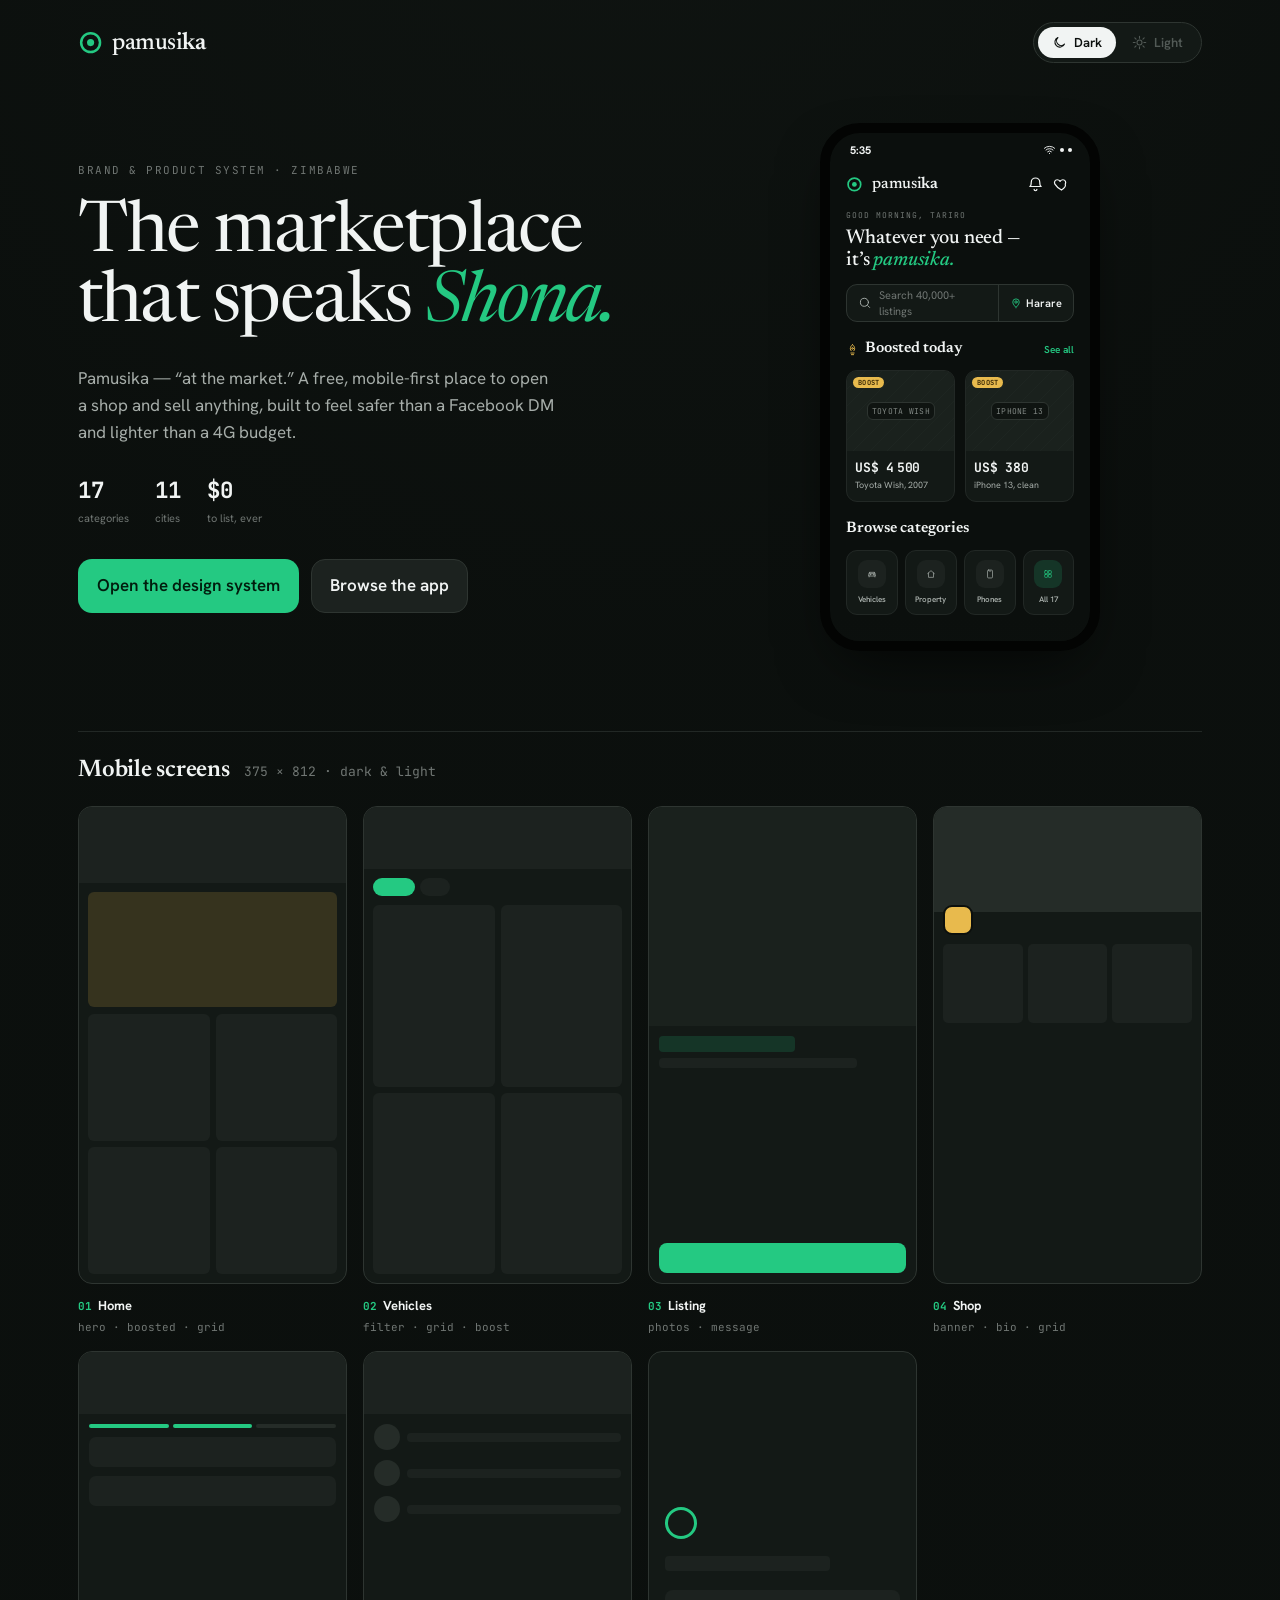
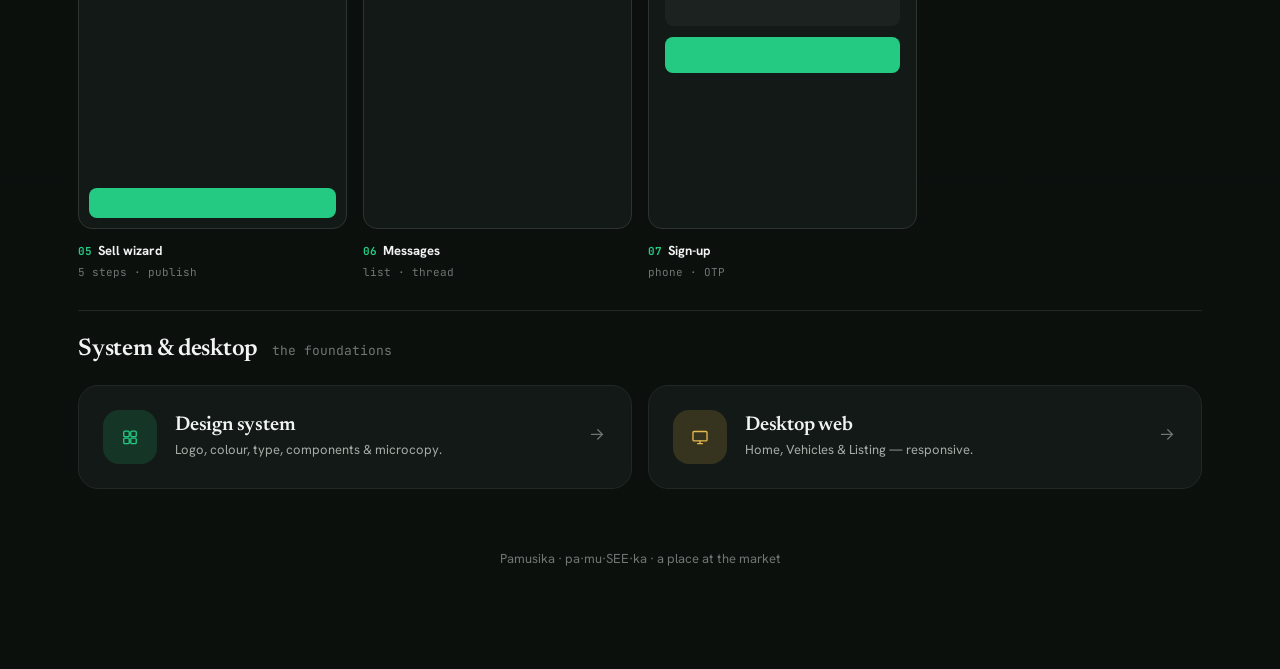
==== handoff-design/index.html @ 61e73e63 "init: PRD, Drizzle migration, claude-design handoff Pamusika = Zim multi-shop marketplace. Phone+OTP" ====
<!DOCTYPE html>
<html lang="en" data-theme="dark">
<head>
<meta charset="UTF-8">
<meta name="viewport" content="width=device-width, initial-scale=1">
<title>Pamusika</title>
<link rel="stylesheet" href="design/tokens.css">
<link rel="stylesheet" href="design/components.css">
<style>
  body { background: radial-gradient(120% 70% at 50% -10%, var(--bg-elev), var(--bg) 55%); min-height: 100vh; }
  .hub { max-width: 1180px; margin: 0 auto; padding: 0 28px 100px; }

  .hub-top { display: flex; align-items: center; padding: 22px 0 0; }
  .hub-top .wordmark { font-size: 1.5rem; }
  .hub-top .sp { flex: 1; }

  .cover { display: grid; grid-template-columns: 1.1fr 0.9fr; gap: 50px; align-items: center; padding: 60px 0 50px; }
  @media (max-width: 880px){ .cover { grid-template-columns: 1fr; gap: 36px; } }
  .cover .label-eyebrow { margin-bottom: 22px; }
  .cover h1 { font-size: clamp(2.8rem, 6vw, 4.4rem); font-weight: 400; letter-spacing: -0.025em; line-height: 1.0; }
  .cover h1 em { font-style: italic; color: var(--green); }
  .cover p { font-size: var(--fs-lg); color: var(--text-muted); margin-top: 24px; max-width: 480px; line-height: 1.6; }
  .cover .meta { display: flex; gap: 26px; margin-top: 28px; }
  .cover .meta .m .n { font-family: var(--font-mono); font-size: 1.4rem; font-weight: 700; }
  .cover .meta .m .l { font-size: var(--fs-xs); color: var(--text-dim); margin-top: 2px; }
  .cover .cta { display: flex; gap: 12px; margin-top: 32px; flex-wrap: wrap; }

  /* phone in cover */
  .cover-phone { justify-self: center; position: relative; }
  .mini-device { width: 280px; flex: none; border-radius: 40px; border: 10px solid oklch(0.1 0.004 162);
    background: var(--bg); overflow: hidden; box-shadow: var(--shadow-lg); position: relative; }
  [data-theme="light"] .mini-device { border-color: oklch(0.2 0.006 162); }
  .md-status { height: 34px; display: flex; align-items: center; justify-content: space-between; padding: 0 18px 0 20px;
    font-weight: 700; font-size: 11px; }
  .md-status .dots { display: flex; gap: 4px; align-items: center; } .md-status .dots b { width: 4px; height: 4px; border-radius: 50%; background: var(--text); display: block; }
  .md-bar { display: flex; align-items: center; padding: 4px 16px 10px; }
  .md-bar .wordmark { font-size: 1rem; } .md-bar .sp { flex: 1; }
  .md-bar .ic { width: 26px; height: 26px; border-radius: 8px; display: grid; place-items: center; color: var(--text); } .md-bar .ic i { width: 17px; }
  .md-body { padding: 2px 16px 0; }
  .md-eyebrow { font-family: var(--font-mono); font-size: 8px; letter-spacing: 0.12em; text-transform: uppercase; color: var(--text-dim); }
  .md-body h3 { font-family: var(--font-serif); font-size: 1.25rem; font-weight: 500; line-height: 1.08; margin-top: 7px; letter-spacing: -0.01em; }
  .md-body h3 em { font-style: italic; color: var(--green); }
  .md-search { display: flex; align-items: center; height: 38px; background: var(--surface); border: 1px solid var(--border);
    border-radius: 11px; margin-top: 13px; overflow: hidden; font-size: 11px; }
  .md-search .q { flex: 1; display: flex; align-items: center; gap: 7px; padding: 0 11px; color: var(--text-dim); } .md-search .q i { width: 14px; color: var(--text-muted); }
  .md-search .loc { display: flex; align-items: center; gap: 4px; padding: 0 11px; height: 100%; border-left: 1px solid var(--border); font-weight: 600; } .md-search .loc i { width: 12px; color: var(--green); }
  .md-shead { display: flex; align-items: center; gap: 6px; margin: 16px 0 9px; font-family: var(--font-serif); font-size: .95rem; font-weight: 600; }
  .md-shead i { width: 13px; color: var(--gold); } .md-shead .sp { flex: 1; } .md-shead a { font-size: 10px; color: var(--green); font-weight: 600; font-family: var(--font-ui); }
  .md-rail { display: flex; gap: 10px; }
  .md-card { flex: 1; background: var(--surface); border: 1px solid var(--border-soft); border-radius: 11px; overflow: hidden; position: relative; }
  .md-card .badge { position: absolute; top: 6px; left: 6px; font-size: 7px; padding: 2px 5px; z-index: 1; }
  .md-card .img { aspect-ratio: 4/3; }
  .md-card .cb { padding: 7px 8px 9px; } .md-card .pr { font-family: var(--font-mono); font-weight: 700; font-size: 13px; letter-spacing: -.02em; }
  .md-card .ti { font-size: 9px; color: var(--text-muted); margin-top: 1px; white-space: nowrap; overflow: hidden; text-overflow: ellipsis; }
  .md-cats { display: grid; grid-template-columns: repeat(4, 1fr); gap: 7px; margin-top: 6px; }
  .md-cat { display: flex; flex-direction: column; align-items: center; gap: 5px; padding: 9px 2px; background: var(--surface); border: 1px solid var(--border-soft); border-radius: 11px; }
  .md-cat .cc { width: 28px; height: 28px; border-radius: 9px; background: var(--surface-2); display: grid; place-items: center; } .md-cat .cc i { width: 16px; }
  .md-cat.more .cc { background: var(--green-soft); color: var(--green); }
  .md-cat span { font-size: 8px; font-weight: 600; color: var(--text-muted); }
  .md-fade { height: 26px; background: linear-gradient(transparent, var(--bg)); }

  .sec-title { display: flex; align-items: baseline; gap: 14px; border-top: 1px solid var(--border-soft); padding-top: 26px; margin-top: 30px; }
  .sec-title h2 { font-family: var(--font-serif); font-size: 1.5rem; font-weight: 600; white-space: nowrap; }
  .sec-title span { font-family: var(--font-mono); font-size: var(--fs-sm); color: var(--text-dim); }

  .screens { display: grid; grid-template-columns: repeat(4, 1fr); gap: 16px; margin-top: 22px; }
  @media (max-width: 880px){ .screens { grid-template-columns: repeat(2, 1fr); } }
  .scard { display: flex; flex-direction: column; gap: 12px; }
  .scard .thumb { aspect-ratio: 9/16; border-radius: var(--r-md); border: 1px solid var(--border); overflow: hidden;
    display: flex; flex-direction: column; background: var(--surface); transition: border-color .15s, transform .16s var(--ease); }
  .scard:hover .thumb { border-color: var(--green); transform: translateY(-4px); }
  .scard .cap b { font-size: var(--fs-sm); font-weight: 700; display: flex; align-items: center; gap: 6px; }
  .scard .cap b .num { font-family: var(--font-mono); font-size: var(--fs-xs); color: var(--green); }
  .scard .cap p { font-size: var(--fs-xs); color: var(--text-dim); font-family: var(--font-mono); margin-top: 3px; }

  .big-links { display: grid; grid-template-columns: 1fr 1fr; gap: 16px; margin-top: 22px; }
  @media (max-width: 880px){ .big-links { grid-template-columns: 1fr; } }
  .blink { display: flex; align-items: center; gap: 18px; padding: 24px; background: var(--surface);
    border: 1px solid var(--border-soft); border-radius: var(--r-lg); transition: border-color .15s, transform .16s var(--ease); }
  .blink:hover { border-color: var(--green); transform: translateY(-3px); }
  .blink .ic { width: 54px; height: 54px; border-radius: 16px; display: grid; place-items: center; flex: none; }
  .blink.ds .ic { background: var(--green-soft); color: var(--green); } .blink.web .ic { background: var(--gold-soft); color: var(--gold); }
  .blink .ic i { width: 28px; }
  .blink h3 { font-family: var(--font-serif); font-size: 1.25rem; font-weight: 600; }
  .blink p { font-size: var(--fs-sm); color: var(--text-muted); margin-top: 3px; }
  .blink .go { margin-left: auto; color: var(--text-dim); } .blink .go i { width: 20px; }

  .hub-foot { text-align: center; margin-top: 60px; font-size: var(--fs-sm); color: var(--text-dim); }
</style>
</head>
<body>
<div class="hub">
  <div class="hub-top">
    <span class="wordmark"><span class="mark"><svg viewBox="0 0 24 24"><circle class="ring" cx="12" cy="12" r="9" stroke-width="2.4"/><circle class="dot" cx="12" cy="12" r="3.4"/></svg></span><span class="w">pamusi<b>ka</b></span></span>
    <span class="sp"></span>
    <div class="ctrl-toggle" data-toggle="theme">
      <button data-theme="dark"><i data-i="moon"></i>Dark</button>
      <button data-theme="light"><i data-i="sun"></i>Light</button>
    </div>
  </div>

  <div class="cover">
    <div>
      <div class="label-eyebrow">Brand &amp; product system · Zimbabwe</div>
      <h1>The marketplace<br>that speaks <em>Shona.</em></h1>
      <p>Pamusika — “at the market.” A free, mobile-first place to open a shop and sell anything, built to feel safer than a Facebook DM and lighter than a 4G budget.</p>
      <div class="meta">
        <div class="m"><div class="n">17</div><div class="l">categories</div></div>
        <div class="m"><div class="n">11</div><div class="l">cities</div></div>
        <div class="m"><div class="n">$0</div><div class="l">to list, ever</div></div>
      </div>
      <div class="cta">
        <a class="btn btn-primary btn-lg" href="design/index.html">Open the design system</a>
        <a class="btn btn-lg" href="screens/home.html">Browse the app</a>
      </div>
    </div>
    <div class="cover-phone">
      <div class="mini-device">
        <div class="md-status">
          <span class="sb-time">9:41</span>
          <span class="dots"><i data-i="wifi" style="width:13px"></i><b></b><b></b></span>
        </div>
        <div class="md-bar">
          <span class="wordmark"><span class="mark"><svg viewBox="0 0 24 24"><circle class="ring" cx="12" cy="12" r="9" stroke-width="2.4"/><circle class="dot" cx="12" cy="12" r="3.4"/></svg></span><span class="w">pamusi<b>ka</b></span></span>
          <span class="sp"></span>
          <span class="ic"><i data-i="bell"></i></span>
          <span class="ic"><i data-i="heart"></i></span>
        </div>
        <div class="md-body">
          <div class="md-eyebrow">Good morning, Tariro</div>
          <h3>Whatever you need —<br>it’s <em>pamusika.</em></h3>
          <div class="md-search">
            <span class="q"><i data-i="search"></i>Search 40,000+ listings</span>
            <span class="loc"><i data-i="pin"></i>Harare</span>
          </div>
          <div class="md-shead"><i data-i="boost"></i>Boosted today<span class="sp"></span><a>See all</a></div>
          <div class="md-rail">
            <div class="md-card"><span class="badge badge-boost">Boost</span><div class="img ph"><span class="ph-tag" style="font-size:8px;padding:2px 4px">toyota wish</span></div><div class="cb"><div class="pr">US$ 4&thinsp;500</div><div class="ti">Toyota Wish, 2007</div></div></div>
            <div class="md-card"><span class="badge badge-boost">Boost</span><div class="img ph"><span class="ph-tag" style="font-size:8px;padding:2px 4px">iphone 13</span></div><div class="cb"><div class="pr">US$ 380</div><div class="ti">iPhone 13, clean</div></div></div>
          </div>
          <div class="md-shead" style="color:var(--text)">Browse categories</div>
          <div class="md-cats">
            <div class="md-cat"><span class="cc"><i data-i="car"></i></span><span>Vehicles</span></div>
            <div class="md-cat"><span class="cc"><i data-i="home"></i></span><span>Property</span></div>
            <div class="md-cat"><span class="cc"><i data-i="phoneframe"></i></span><span>Phones</span></div>
            <div class="md-cat more"><span class="cc"><i data-i="grid"></i></span><span>All 17</span></div>
          </div>
        </div>
        <div class="md-fade"></div>
      </div>
    </div>
  </div>

  <div class="sec-title"><h2>Mobile screens</h2><span>375 × 812 · dark &amp; light</span></div>
  <div class="screens" id="screens"></div>

  <div class="sec-title"><h2>System &amp; desktop</h2><span>the foundations</span></div>
  <div class="big-links">
    <a class="blink ds" href="design/index.html">
      <span class="ic"><i data-i="grid"></i></span>
      <div><h3>Design system</h3><p>Logo, colour, type, components &amp; microcopy.</p></div>
      <span class="go"><i data-i="arrowright"></i></span>
    </a>
    <a class="blink web" href="screens/desktop.html">
      <span class="ic"><i data-i="desktop"></i></span>
      <div><h3>Desktop web</h3><p>Home, Vehicles &amp; Listing — responsive.</p></div>
      <span class="go"><i data-i="arrowright"></i></span>
    </a>
  </div>

  <div class="hub-foot">Pamusika · pa·mu·SEE·ka · a place at the market</div>
</div>

<script src="design/icons.js"></script>
<script src="design/shell.js"></script>
<script>
  const S = [
    ['home','Home','hero · boosted · grid','t-home'],
    ['vehicles','Vehicles','filter · grid · boost','t-veh'],
    ['listing','Listing','photos · message','t-lst'],
    ['shop','Shop','banner · bio · grid','t-shop'],
    ['sell','Sell wizard','5 steps · publish','t-sell'],
    ['messages','Messages','list · thread','t-msg'],
    ['signup','Sign-up','phone · OTP','t-sign'],
  ];
  const T = {
    'home':'<div style="height:16%;background:var(--surface-2)"></div><div style="flex:1;padding:9px;display:flex;flex-direction:column;gap:7px"><div style="height:30%;background:var(--gold-soft);border-radius:6px"></div><div style="display:grid;grid-template-columns:1fr 1fr;gap:6px;flex:1"><div style="background:var(--surface-2);border-radius:6px"></div><div style="background:var(--surface-2);border-radius:6px"></div><div style="background:var(--surface-2);border-radius:6px"></div><div style="background:var(--surface-2);border-radius:6px"></div></div></div>',
    'vehicles':'<div style="height:13%;background:var(--surface-2)"></div><div style="padding:9px;display:flex;gap:5px"><div style="height:18px;width:42px;background:var(--green);border-radius:99px"></div><div style="height:18px;width:30px;background:var(--surface-2);border-radius:99px"></div></div><div style="flex:1;padding:0 9px 9px;display:grid;grid-template-columns:1fr 1fr;gap:6px"><div style="background:var(--surface-2);border-radius:6px"></div><div style="background:var(--surface-2);border-radius:6px"></div><div style="background:var(--surface-2);border-radius:6px"></div><div style="background:var(--surface-2);border-radius:6px"></div></div>',
    'listing':'<div style="height:46%;background:var(--ph-a)"></div><div style="padding:10px;display:flex;flex-direction:column;gap:6px;flex:1"><div style="height:16px;width:55%;background:var(--green-soft);border-radius:4px"></div><div style="height:10px;width:80%;background:var(--surface-2);border-radius:4px"></div><div style="margin-top:auto;height:30px;background:var(--green);border-radius:8px"></div></div>',
    'shop':'<div style="height:22%;background:var(--surface-3)"></div><div style="padding:9px;margin-top:-16px;flex:1"><div style="width:30px;height:30px;border-radius:9px;background:var(--gold);border:2px solid var(--bg)"></div><div style="display:grid;grid-template-columns:1fr 1fr 1fr;gap:5px;margin-top:9px"><div style="aspect-ratio:1;background:var(--surface-2);border-radius:5px"></div><div style="aspect-ratio:1;background:var(--surface-2);border-radius:5px"></div><div style="aspect-ratio:1;background:var(--surface-2);border-radius:5px"></div></div></div>',
    'sell':'<div style="height:13%;background:var(--surface-2)"></div><div style="padding:10px;display:flex;flex-direction:column;gap:9px;flex:1"><div style="display:flex;gap:4px"><div style="flex:1;height:4px;background:var(--green);border-radius:9px"></div><div style="flex:1;height:4px;background:var(--green);border-radius:9px"></div><div style="flex:1;height:4px;background:var(--surface-3);border-radius:9px"></div></div><div style="height:30px;background:var(--surface-2);border-radius:7px"></div><div style="height:30px;background:var(--surface-2);border-radius:7px"></div><div style="margin-top:auto;height:30px;background:var(--green);border-radius:8px"></div></div>',
    'messages':'<div style="height:13%;background:var(--surface-2)"></div><div style="flex:1;padding:10px;display:flex;flex-direction:column;gap:10px"><div style="display:flex;gap:7px;align-items:center"><div style="width:26px;height:26px;border-radius:50%;background:var(--surface-3)"></div><div style="flex:1;height:9px;background:var(--surface-2);border-radius:4px"></div></div><div style="display:flex;gap:7px;align-items:center"><div style="width:26px;height:26px;border-radius:50%;background:var(--surface-3)"></div><div style="flex:1;height:9px;background:var(--surface-2);border-radius:4px"></div></div><div style="display:flex;gap:7px;align-items:center"><div style="width:26px;height:26px;border-radius:50%;background:var(--surface-3)"></div><div style="flex:1;height:9px;background:var(--surface-2);border-radius:4px"></div></div></div>',
    'signup':'<div style="flex:1;padding:16px;display:flex;flex-direction:column;justify-content:center;gap:11px"><div style="width:32px;height:32px;border-radius:50%;border:3px solid var(--green);margin-bottom:6px"></div><div style="height:15px;width:70%;background:var(--surface-2);border-radius:4px"></div><div style="height:36px;background:var(--surface-2);border-radius:8px;margin-top:8px"></div><div style="height:36px;background:var(--green);border-radius:8px"></div></div>',
  };
  document.getElementById('screens').innerHTML = S.map((s,i)=>`
    <a class="scard" href="screens/${s[0]}.html">
      <span class="thumb">${T[s[0]]}</span>
      <span class="cap"><b><span class="num">0${i+1}</span> ${s[1]}</b><p>${s[2]}</p></span>
    </a>`).join('');
  if(window.PamIcons) window.PamIcons.render();
</script>
</body>
</html>
---- handoff-design/design/tokens.css ----
/* ============================================================
   PAMUSIKA — Design Tokens
   "At the market." Dark-mode-first. Green + gold on warm black.
   ============================================================ */

/* ---- Fonts (Google) ---- */
@import url('https://fonts.googleapis.com/css2?family=Newsreader:ital,opsz,wght@0,6..72,400;0,6..72,500;0,6..72,600;1,6..72,400;1,6..72,500&family=Hanken+Grotesk:wght@400;500;600;700;800&family=JetBrains+Mono:wght@400;500;600;700&display=swap');

:root {
  /* ---------- TYPE ---------- */
  --font-serif: 'Newsreader', Georgia, 'Times New Roman', serif;
  --font-ui: 'Hanken Grotesk', -apple-system, system-ui, sans-serif;
  --font-mono: 'JetBrains Mono', ui-monospace, 'SF Mono', monospace;

  --fs-display: clamp(2.6rem, 9vw, 4.2rem);
  --fs-h1: 2rem;
  --fs-h2: 1.5rem;
  --fs-h3: 1.2rem;
  --fs-lg: 1.0625rem;
  --fs-base: 0.9375rem;   /* 15px */
  --fs-sm: 0.8125rem;     /* 13px */
  --fs-xs: 0.6875rem;     /* 11px */

  /* ---------- SPACING (4px base) ---------- */
  --s1: 4px;  --s2: 8px;  --s3: 12px; --s4: 16px;
  --s5: 20px; --s6: 24px; --s7: 32px; --s8: 40px;
  --s9: 48px; --s10: 64px;

  /* ---------- RADII ---------- */
  --r-xs: 6px;  --r-sm: 10px; --r-md: 14px;
  --r-lg: 20px; --r-xl: 28px; --r-pill: 999px;

  /* ---------- BRAND ACCENTS (constant across modes) ---------- */
  --green: oklch(0.74 0.165 158);
  --green-press: oklch(0.66 0.16 158);
  --green-ink: oklch(0.20 0.05 158);      /* text ON green */
  --gold: oklch(0.81 0.135 86);
  --gold-press: oklch(0.74 0.13 86);
  --gold-ink: oklch(0.26 0.06 86);        /* text ON gold */

  /* ---------- SEMANTIC ---------- */
  --danger: oklch(0.66 0.19 25);
  --danger-soft: oklch(0.66 0.19 25 / 0.14);
  --warning: var(--gold);
  --success: var(--green);

  /* motion */
  --ease: cubic-bezier(.22,.61,.36,1);
}

/* =========================================================
   DARK MODE (default)
   ========================================================= */
:root,
[data-theme="dark"] {
  color-scheme: dark;
  --bg: oklch(0.165 0.008 162);
  --bg-elev: oklch(0.185 0.009 162);
  --surface: oklch(0.205 0.01 162);
  --surface-2: oklch(0.245 0.011 162);
  --surface-3: oklch(0.285 0.012 162);
  --border: oklch(0.32 0.012 162);
  --border-soft: oklch(0.27 0.011 162);

  --text: oklch(0.965 0.004 162);
  --text-muted: oklch(0.74 0.009 162);
  --text-dim: oklch(0.56 0.009 162);

  --green-soft: oklch(0.74 0.165 158 / 0.16);
  --gold-soft: oklch(0.81 0.135 86 / 0.16);

  --ph-a: oklch(0.24 0.012 162);   /* photo placeholder base */
  --ph-b: oklch(0.27 0.014 162);   /* photo placeholder stripe */
  --ph-label: oklch(0.62 0.01 162);

  --shadow-sm: 0 1px 2px oklch(0 0 0 / 0.4);
  --shadow-md: 0 8px 24px -8px oklch(0 0 0 / 0.55);
  --shadow-lg: 0 24px 60px -20px oklch(0 0 0 / 0.7);
  --scrim: oklch(0.1 0.005 162 / 0.72);
}

/* =========================================================
   LIGHT MODE
   ========================================================= */
[data-theme="light"] {
  color-scheme: light;
  --bg: oklch(0.975 0.004 150);
  --bg-elev: oklch(0.995 0.003 150);
  --surface: oklch(1 0 0);
  --surface-2: oklch(0.965 0.005 150);
  --surface-3: oklch(0.94 0.006 150);
  --border: oklch(0.9 0.006 150);
  --border-soft: oklch(0.93 0.005 150);

  --text: oklch(0.22 0.012 162);
  --text-muted: oklch(0.46 0.012 162);
  --text-dim: oklch(0.6 0.01 162);

  --green: oklch(0.6 0.15 158);
  --green-press: oklch(0.53 0.145 158);
  --green-ink: oklch(0.99 0.01 158);
  --gold: oklch(0.66 0.125 82);
  --gold-press: oklch(0.59 0.12 82);
  --gold-ink: oklch(0.99 0.01 82);
  --danger: oklch(0.58 0.2 25);

  --green-soft: oklch(0.6 0.15 158 / 0.12);
  --gold-soft: oklch(0.66 0.125 82 / 0.14);
  --danger-soft: oklch(0.58 0.2 25 / 0.1);

  --ph-a: oklch(0.93 0.006 150);
  --ph-b: oklch(0.9 0.008 150);
  --ph-label: oklch(0.55 0.01 150);

  --shadow-sm: 0 1px 2px oklch(0.5 0.02 162 / 0.12);
  --shadow-md: 0 10px 30px -12px oklch(0.4 0.02 162 / 0.22);
  --shadow-lg: 0 30px 70px -24px oklch(0.4 0.02 162 / 0.28);
  --scrim: oklch(0.2 0.01 162 / 0.5);
}

/* =========================================================
   RESET / BASE
   ========================================================= */
*, *::before, *::after { box-sizing: border-box; }
* { margin: 0; padding: 0; }

html { -webkit-text-size-adjust: 100%; }

body {
  font-family: var(--font-ui);
  font-size: var(--fs-base);
  line-height: 1.5;
  color: var(--text);
  background: var(--bg);
  -webkit-font-smoothing: antialiased;
  text-rendering: optimizeLegibility;
}

h1, h2, h3, h4 { font-family: var(--font-serif); font-weight: 500; line-height: 1.08; letter-spacing: -0.01em; }
h1 { font-size: var(--fs-h1); }
h2 { font-size: var(--fs-h2); }
h3 { font-size: var(--fs-h3); }

a { color: inherit; text-decoration: none; }
button { font-family: inherit; cursor: pointer; border: none; background: none; color: inherit; }
img, svg { display: block; max-width: 100%; }
input, textarea, select { font-family: inherit; font-size: inherit; color: inherit; }

::selection { background: var(--green-soft); }

/* numerals / money / labels */
.mono { font-family: var(--font-mono); font-feature-settings: "tnum" 1; }
.serif { font-family: var(--font-serif); }

/* scrollbars */
.scroll-x::-webkit-scrollbar, .scroll-y::-webkit-scrollbar { height: 0; width: 0; }
.scroll-x { scrollbar-width: none; -ms-overflow-style: none; }
---- handoff-design/design/components.css ----
/* ============================================================
   PAMUSIKA — Components
   ============================================================ */

/* ---------- ICON BASE ---------- */
i[data-i] { display: inline-flex; align-items: center; justify-content: center;
  width: 1.25em; height: 1.25em; flex: none; }
i[data-i] svg { width: 100%; height: 100%; }

/* ---------- LOGO / MARK ---------- */
/* "Place" pin: concentric ring + dot */
.mark { display: inline-flex; align-items: center; justify-content: center; flex: none; }
.mark svg { width: 100%; height: 100%; display: block; }
.mark .ring { fill: none; stroke: var(--green); }
.mark .dot { fill: var(--green); }
.mark.gold .ring { stroke: var(--gold); }
.mark.gold .dot { fill: var(--gold); }

.wordmark {
  font-family: var(--font-serif);
  font-weight: 500;
  letter-spacing: -0.02em;
  display: inline-flex; align-items: center; gap: 9px;
  color: var(--text);
}
.wordmark .mark { width: 1.05em; height: 1.05em; }
.wordmark .w { line-height: 1; }
.wordmark .w b { font-weight: 600; }

/* ---------- BUTTONS ---------- */
.btn {
  display: inline-flex; align-items: center; justify-content: center; gap: 8px;
  font-family: var(--font-ui); font-weight: 600; font-size: var(--fs-base);
  line-height: 1; padding: 0 18px; height: 48px; border-radius: var(--r-md);
  background: var(--surface-2); color: var(--text);
  border: 1px solid var(--border);
  transition: transform .12s var(--ease), background .15s var(--ease), border-color .15s;
  -webkit-tap-highlight-color: transparent; white-space: nowrap;
}
.btn:active { transform: scale(0.975); }
.btn svg { width: 18px; height: 18px; }

.btn-primary { background: var(--green); color: var(--green-ink); border-color: transparent; }
.btn-primary:active { background: var(--green-press); }

.btn-gold { background: var(--gold); color: var(--gold-ink); border-color: transparent; }
.btn-gold:active { background: var(--gold-press); }

.btn-ghost { background: transparent; }
.btn-soft { background: var(--surface-2); border-color: var(--border-soft); }
.btn-danger { background: var(--danger-soft); color: var(--danger); border-color: transparent; }

.btn-sm { height: 38px; padding: 0 14px; font-size: var(--fs-sm); border-radius: var(--r-sm); }
.btn-lg { height: 54px; font-size: var(--fs-lg); }
.btn-block { width: 100%; }
.btn-icon { width: 44px; height: 44px; padding: 0; border-radius: var(--r-sm); }

/* ---------- BADGES / CHIPS ---------- */
.badge {
  display: inline-flex; align-items: center; gap: 5px;
  font-family: var(--font-mono); font-weight: 600; font-size: var(--fs-xs);
  letter-spacing: 0.02em; text-transform: uppercase;
  padding: 4px 8px; border-radius: var(--r-xs); line-height: 1; white-space: nowrap;
  background: var(--surface-2); color: var(--text-muted);
}
.badge-boost { background: var(--gold); color: var(--gold-ink); }
.badge-green { background: var(--green-soft); color: var(--green); }
.badge-danger { background: var(--danger-soft); color: var(--danger); }
.badge-expire { background: var(--surface-2); color: var(--gold); }
.badge-dot::before { content:""; width:6px; height:6px; border-radius:50%; background: currentColor; }

.chip {
  display: inline-flex; align-items: center; gap: 6px;
  font-size: var(--fs-sm); font-weight: 500; line-height: 1;
  padding: 9px 14px; border-radius: var(--r-pill);
  background: var(--surface); border: 1px solid var(--border);
  color: var(--text-muted); white-space: nowrap;
  -webkit-tap-highlight-color: transparent;
}
.chip.active { background: var(--text); color: var(--bg); border-color: transparent; }
.chip-count { font-family: var(--font-mono); font-size: var(--fs-xs); opacity: 0.6; }

/* ---------- PHOTO PLACEHOLDER ---------- */
/* Looks like the lazy-load state: flat tint + hairline + mono caption */
.ph {
  position: relative; overflow: hidden; background: var(--ph-a);
  display: flex; align-items: center; justify-content: center;
}
.ph::before {
  content: ""; position: absolute; inset: 0;
  background-image: repeating-linear-gradient(
    -45deg, transparent 0 11px, var(--ph-b) 11px 12px);
  opacity: 0.5;
}
.ph .ph-tag {
  position: relative; font-family: var(--font-mono); font-size: var(--fs-xs);
  letter-spacing: 0.04em; color: var(--ph-label); text-transform: uppercase;
  padding: 5px 9px; border: 1px solid var(--border); border-radius: var(--r-xs);
  background: var(--bg-elev); max-width: 80%; text-align: center;
}

/* ---------- CARDS ---------- */
.card {
  background: var(--surface); border: 1px solid var(--border-soft);
  border-radius: var(--r-md); overflow: hidden;
}

/* Listing card */
.listing {
  background: var(--surface); border: 1px solid var(--border-soft);
  border-radius: var(--r-md); overflow: hidden; position: relative;
  transition: transform .14s var(--ease), border-color .15s;
}
.listing:active { transform: scale(0.985); }
.listing .ph { aspect-ratio: 1 / 1; }
.listing-body { padding: 10px 12px 13px; }
.listing-price { font-family: var(--font-mono); font-weight: 700; font-size: var(--fs-lg); letter-spacing: -0.02em; }
.listing-title { font-size: var(--fs-sm); color: var(--text-muted); margin-top: 2px;
  display: -webkit-box; -webkit-line-clamp: 1; -webkit-box-orient: vertical; overflow: hidden; }
.listing-meta { display: flex; align-items: center; gap: 6px; margin-top: 9px;
  font-size: var(--fs-xs); color: var(--text-dim); }
.listing-fav { position: absolute; top: 9px; right: 9px; width: 34px; height: 34px;
  border-radius: 50%; background: var(--scrim); backdrop-filter: blur(6px);
  display: grid; place-items: center; color: #fff; }
.listing-fav svg { width: 17px; height: 17px; }
.listing .badge-boost { position: absolute; top: 9px; left: 9px; box-shadow: var(--shadow-sm); }

/* ---------- INPUTS ---------- */
.field { display: flex; flex-direction: column; gap: 7px; }
.field label { font-size: var(--fs-sm); font-weight: 600; color: var(--text-muted); }
.input, .textarea, .select {
  width: 100%; background: var(--surface); border: 1px solid var(--border);
  border-radius: var(--r-sm); padding: 0 14px; height: 50px; color: var(--text);
  font-size: var(--fs-base); transition: border-color .15s, background .15s;
  outline: none;
}
.textarea { height: auto; padding: 13px 14px; line-height: 1.5; resize: none; }
.input:focus, .textarea:focus, .select:focus { border-color: var(--green); background: var(--bg-elev); }
.input::placeholder, .textarea::placeholder { color: var(--text-dim); }
.input-hint { font-size: var(--fs-xs); color: var(--text-dim); }
.input-group { display: flex; align-items: stretch; gap: 8px; }
.input-prefix {
  display: flex; align-items: center; gap: 7px; padding: 0 13px; height: 50px;
  background: var(--surface); border: 1px solid var(--border); border-radius: var(--r-sm);
  font-family: var(--font-mono); font-weight: 600; color: var(--text-muted); flex: none;
}

/* OTP boxes */
.otp { display: flex; gap: 10px; }
.otp .cell {
  flex: 1; aspect-ratio: 1 / 1.15; max-width: 56px; display: grid; place-items: center;
  background: var(--surface); border: 1.5px solid var(--border); border-radius: var(--r-sm);
  font-family: var(--font-mono); font-size: 1.5rem; font-weight: 600;
}
.otp .cell.filled { border-color: var(--green); color: var(--text); }
.otp .cell.cursor { border-color: var(--green); box-shadow: 0 0 0 3px var(--green-soft); }

/* segmented / toggle */
.seg { display: inline-flex; background: var(--surface-2); border-radius: var(--r-sm); padding: 4px; gap: 4px; }
.seg button { padding: 7px 14px; border-radius: 7px; font-size: var(--fs-sm); font-weight: 600; color: var(--text-muted); }
.seg button.active { background: var(--bg-elev); color: var(--text); box-shadow: var(--shadow-sm); }

/* ---------- AVATAR / SHOP ---------- */
.avatar { border-radius: 50%; overflow: hidden; flex: none; background: var(--surface-2);
  display: grid; place-items: center; font-family: var(--font-serif); font-weight: 600; }
.avatar.sq { border-radius: var(--r-sm); }
.verified { color: var(--green); }

/* ---------- DIVIDER / MISC ---------- */
.hr { height: 1px; background: var(--border-soft); border: 0; }
.label-eyebrow { font-family: var(--font-mono); font-size: var(--fs-xs); letter-spacing: 0.14em;
  text-transform: uppercase; color: var(--text-dim); }
.section-head { display: flex; align-items: baseline; justify-content: space-between; }
.section-head a { font-size: var(--fs-sm); color: var(--green); font-weight: 600; }

/* ============================================================
   DEVICE FRAME + APP CHROME (mobile screens)
   ============================================================ */
.stage {
  min-height: 100vh; width: 100%;
  display: flex; flex-direction: column; align-items: center; gap: 20px;
  padding: 40px 16px 56px;
  background:
    radial-gradient(120% 80% at 50% -10%, var(--bg-elev), var(--bg) 60%);
}

.device {
  width: 375px; height: 812px; flex: none; position: relative;
  background: var(--bg); border-radius: 44px;
  border: 11px solid oklch(0.1 0.004 162);
  box-shadow: var(--shadow-lg), 0 0 0 1px oklch(0 0 0 / 0.4);
  overflow: hidden; display: flex; flex-direction: column;
}
[data-theme="light"] .device { border-color: oklch(0.2 0.006 162); }

.app { position: absolute; inset: 0; display: flex; flex-direction: column; background: var(--bg); }

/* status bar */
.statusbar {
  height: 44px; flex: none; display: flex; align-items: center; justify-content: space-between;
  padding: 0 24px 0 28px; font-family: var(--font-ui); font-weight: 700; font-size: 14px;
  color: var(--text); position: relative; z-index: 30;
}
.statusbar .sb-time { letter-spacing: -0.01em; }
.statusbar .sb-right { display: flex; align-items: center; gap: 7px; }
.statusbar .sb-right svg { width: 17px; height: 17px; color: var(--text); }
.statusbar.on-photo { color: #fff; }
.statusbar.on-photo svg { color: #fff; }

/* app top bar */
.appbar {
  flex: none; display: flex; align-items: center; gap: 12px;
  padding: 6px 16px 12px; min-height: 52px;
}
.appbar .wordmark { font-size: 1.4rem; }
.appbar-spacer { flex: 1; }
.appbar-title { font-family: var(--font-serif); font-size: var(--fs-h3); font-weight: 600; white-space: nowrap; }
.iconbtn { width: 42px; height: 42px; border-radius: var(--r-sm); display: grid; place-items: center;
  color: var(--text); background: transparent; position: relative; }
.iconbtn svg { width: 22px; height: 22px; }
.iconbtn.has-dot::after { content:""; position: absolute; top: 8px; right: 9px; width: 8px; height: 8px;
  border-radius: 50%; background: var(--green); border: 2px solid var(--bg); }

/* scrollable screen body */
.screen { flex: 1; overflow-y: auto; overflow-x: hidden; -webkit-overflow-scrolling: touch; position: relative; }
.screen::-webkit-scrollbar { width: 0; }
.screen { scrollbar-width: none; }
.pad { padding-left: 16px; padding-right: 16px; }

/* bottom tab bar */
.tabbar {
  flex: none; display: flex; align-items: center; justify-content: space-around;
  padding: 9px 8px calc(9px + env(safe-area-inset-bottom));
  background: var(--bg-elev); border-top: 1px solid var(--border-soft);
  position: relative; z-index: 20;
}
.tab { display: flex; flex-direction: column; align-items: center; gap: 3px; padding: 4px 12px;
  color: var(--text-dim); font-size: 10px; font-weight: 600; letter-spacing: 0.01em; flex: 1; }
.tab svg { width: 24px; height: 24px; }
.tab.active { color: var(--text); }
.tab.sell { color: var(--green-ink); }
.tab.sell .tab-sell-btn { width: 46px; height: 46px; border-radius: 16px; background: var(--green);
  display: grid; place-items: center; margin-bottom: 2px; box-shadow: 0 6px 16px -6px var(--green); }
.tab.sell .tab-sell-btn svg { width: 26px; height: 26px; color: var(--green-ink); }
.tab.sell span { color: var(--green); }

/* gesture bar */
.gesture { position: absolute; bottom: 7px; left: 50%; transform: translateX(-50%);
  width: 134px; height: 5px; border-radius: 3px; background: var(--text); opacity: 0.32; z-index: 40; }

/* floating controls (theme/device) — sit beside the device */
.controls { display: flex; gap: 8px; align-items: center; flex-wrap: wrap; justify-content: center; }
.ctrl-toggle { display: inline-flex; background: var(--surface); border: 1px solid var(--border);
  border-radius: var(--r-pill); padding: 4px; gap: 2px; }
.ctrl-toggle button { padding: 7px 14px; border-radius: var(--r-pill); font-size: var(--fs-sm);
  font-weight: 600; color: var(--text-muted); display: inline-flex; align-items: center; gap: 6px; }
.ctrl-toggle button.active { background: var(--text); color: var(--bg); }
.ctrl-toggle button svg { width: 15px; height: 15px; }
.ctrl-back { font-size: var(--fs-sm); color: var(--text-dim); font-weight: 600; padding: 9px 4px;
  display: inline-flex; align-items: center; gap: 6px; }
.ctrl-back svg { width: 15px; height: 15px; }

/* sticky bottom action (listing detail etc) */
.action-bar {
  flex: none; display: flex; align-items: center; gap: 10px; padding: 12px 16px;
  background: var(--bg-elev); border-top: 1px solid var(--border-soft);
}

/* toast / empty states */
.empty { text-align: center; padding: var(--s9) var(--s6); display: flex;
  flex-direction: column; align-items: center; gap: 14px; }
.empty .empty-mark { width: 64px; height: 64px; border-radius: 20px; background: var(--surface-2);
  display: grid; place-items: center; color: var(--text-dim); }
.empty .empty-mark svg { width: 30px; height: 30px; }
.empty h3 { font-size: var(--fs-h3); }
.empty p { font-size: var(--fs-sm); color: var(--text-muted); max-width: 240px; line-height: 1.55; }

/* ---------- REVIEW MODE (unclip device to audit full screen) ---------- */
html[data-review] .stage { align-items: flex-start; }
html[data-review] .device { height: auto; }
html[data-review] .app { position: static; }
html[data-review] .screen { overflow: visible; flex: none; }
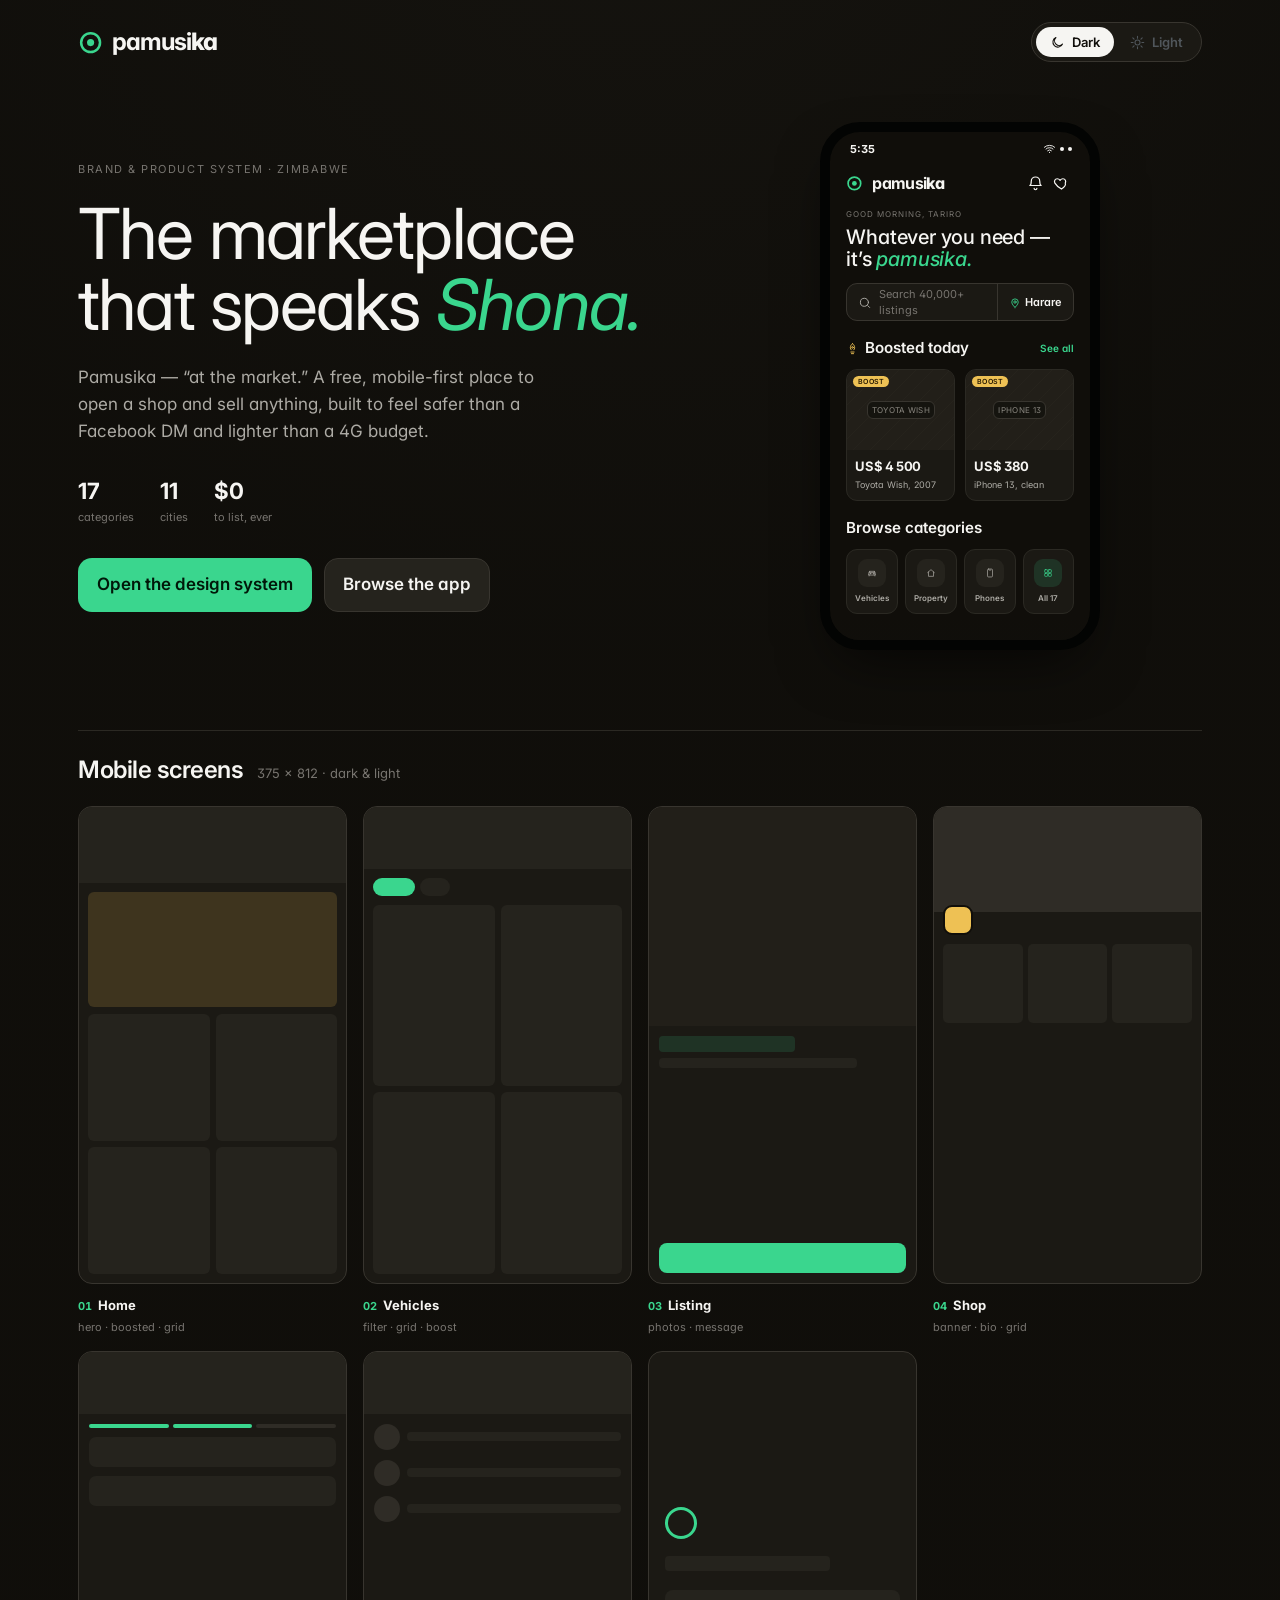
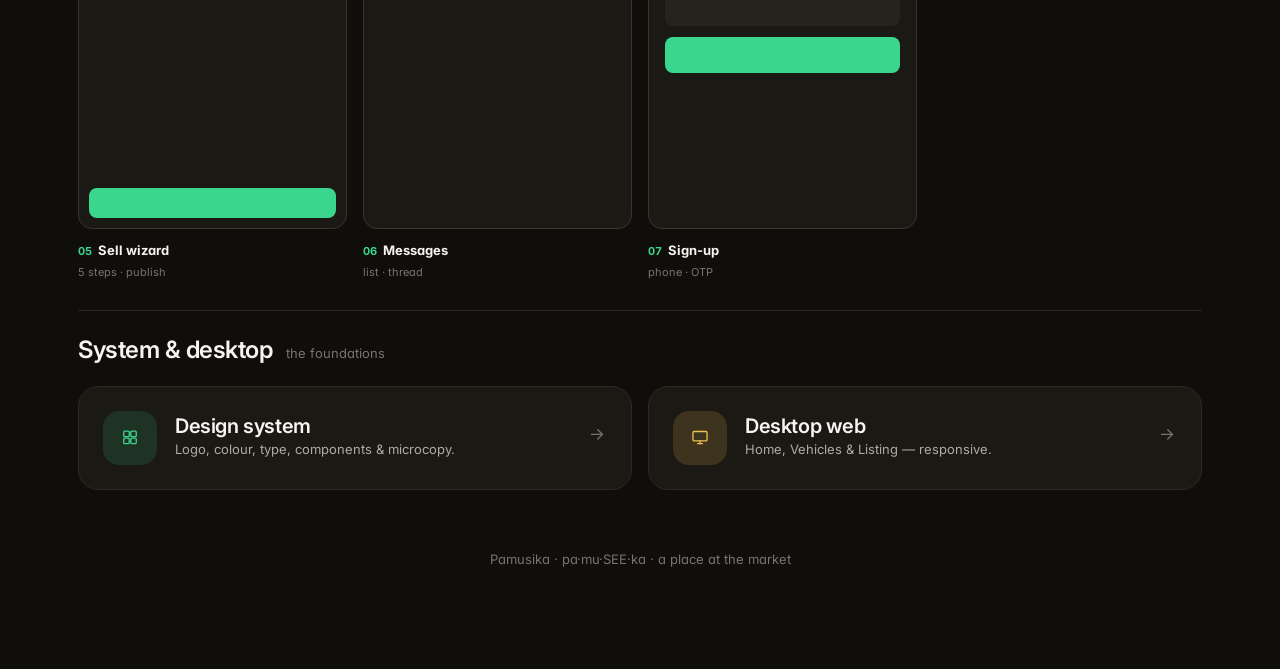
==== commit 0bce11a5: "design: Inter + light default + real Unsplash photos Refactored claude-design handoff to user prefer" ====
--- a/handoff-design/index.html
+++ b/handoff-design/index.html
@@ -1,5 +1,5 @@
 <!DOCTYPE html>
-<html lang="en" data-theme="dark">
+<html lang="en" data-theme="light">
 <head>
 <meta charset="UTF-8">
 <meta name="viewport" content="width=device-width, initial-scale=1">
@@ -38,13 +38,13 @@
   .md-bar .ic { width: 26px; height: 26px; border-radius: 8px; display: grid; place-items: center; color: var(--text); } .md-bar .ic i { width: 17px; }
   .md-body { padding: 2px 16px 0; }
   .md-eyebrow { font-family: var(--font-mono); font-size: 8px; letter-spacing: 0.12em; text-transform: uppercase; color: var(--text-dim); }
-  .md-body h3 { font-family: var(--font-serif); font-size: 1.25rem; font-weight: 500; line-height: 1.08; margin-top: 7px; letter-spacing: -0.01em; }
+  .md-body h3 { font-family: var(--font-display); font-size: 1.25rem; font-weight: 500; line-height: 1.08; margin-top: 7px; letter-spacing: -0.01em; }
   .md-body h3 em { font-style: italic; color: var(--green); }
   .md-search { display: flex; align-items: center; height: 38px; background: var(--surface); border: 1px solid var(--border);
     border-radius: 11px; margin-top: 13px; overflow: hidden; font-size: 11px; }
   .md-search .q { flex: 1; display: flex; align-items: center; gap: 7px; padding: 0 11px; color: var(--text-dim); } .md-search .q i { width: 14px; color: var(--text-muted); }
   .md-search .loc { display: flex; align-items: center; gap: 4px; padding: 0 11px; height: 100%; border-left: 1px solid var(--border); font-weight: 600; } .md-search .loc i { width: 12px; color: var(--green); }
-  .md-shead { display: flex; align-items: center; gap: 6px; margin: 16px 0 9px; font-family: var(--font-serif); font-size: .95rem; font-weight: 600; }
+  .md-shead { display: flex; align-items: center; gap: 6px; margin: 16px 0 9px; font-family: var(--font-display); font-size: .95rem; font-weight: 600; }
   .md-shead i { width: 13px; color: var(--gold); } .md-shead .sp { flex: 1; } .md-shead a { font-size: 10px; color: var(--green); font-weight: 600; font-family: var(--font-ui); }
   .md-rail { display: flex; gap: 10px; }
   .md-card { flex: 1; background: var(--surface); border: 1px solid var(--border-soft); border-radius: 11px; overflow: hidden; position: relative; }
@@ -60,7 +60,7 @@
   .md-fade { height: 26px; background: linear-gradient(transparent, var(--bg)); }
 
   .sec-title { display: flex; align-items: baseline; gap: 14px; border-top: 1px solid var(--border-soft); padding-top: 26px; margin-top: 30px; }
-  .sec-title h2 { font-family: var(--font-serif); font-size: 1.5rem; font-weight: 600; white-space: nowrap; }
+  .sec-title h2 { font-family: var(--font-display); font-size: 1.5rem; font-weight: 600; white-space: nowrap; }
   .sec-title span { font-family: var(--font-mono); font-size: var(--fs-sm); color: var(--text-dim); }
 
   .screens { display: grid; grid-template-columns: repeat(4, 1fr); gap: 16px; margin-top: 22px; }
@@ -81,7 +81,7 @@
   .blink .ic { width: 54px; height: 54px; border-radius: 16px; display: grid; place-items: center; flex: none; }
   .blink.ds .ic { background: var(--green-soft); color: var(--green); } .blink.web .ic { background: var(--gold-soft); color: var(--gold); }
   .blink .ic i { width: 28px; }
-  .blink h3 { font-family: var(--font-serif); font-size: 1.25rem; font-weight: 600; }
+  .blink h3 { font-family: var(--font-display); font-size: 1.25rem; font-weight: 600; }
   .blink p { font-size: var(--fs-sm); color: var(--text-muted); margin-top: 3px; }
   .blink .go { margin-left: auto; color: var(--text-dim); } .blink .go i { width: 20px; }
 
--- a/handoff-design/design/tokens.css
+++ b/handoff-design/design/tokens.css
@@ -1,25 +1,26 @@
 /* ============================================================
-   PAMUSIKA — Design Tokens
-   "At the market." Dark-mode-first. Green + gold on warm black.
+   PAMUSIKA — Design Tokens (v2)
+   Light-mode default, dark toggle.
+   Inter throughout. Green + gold on warm cream.
    ============================================================ */
 
-/* ---- Fonts (Google) ---- */
-@import url('https://fonts.googleapis.com/css2?family=Newsreader:ital,opsz,wght@0,6..72,400;0,6..72,500;0,6..72,600;1,6..72,400;1,6..72,500&family=Hanken+Grotesk:wght@400;500;600;700;800&family=JetBrains+Mono:wght@400;500;600;700&display=swap');
+/* ---- Font (Google) — Inter variable + tnum for money ---- */
+@import url('https://fonts.googleapis.com/css2?family=Inter:wght@400;500;600;700;800&display=swap');
 
 :root {
   /* ---------- TYPE ---------- */
-  --font-serif: 'Newsreader', Georgia, 'Times New Roman', serif;
-  --font-ui: 'Hanken Grotesk', -apple-system, system-ui, sans-serif;
-  --font-mono: 'JetBrains Mono', ui-monospace, 'SF Mono', monospace;
+  --font-ui: 'Inter', -apple-system, BlinkMacSystemFont, 'Segoe UI', system-ui, sans-serif;
+  --font-display: 'Inter', -apple-system, BlinkMacSystemFont, 'Segoe UI', system-ui, sans-serif;
+  --font-mono: 'Inter', ui-monospace, 'SF Mono', monospace;
 
-  --fs-display: clamp(2.6rem, 9vw, 4.2rem);
+  --fs-display: clamp(2.6rem, 9vw, 4.4rem);
   --fs-h1: 2rem;
   --fs-h2: 1.5rem;
   --fs-h3: 1.2rem;
   --fs-lg: 1.0625rem;
-  --fs-base: 0.9375rem;   /* 15px */
-  --fs-sm: 0.8125rem;     /* 13px */
-  --fs-xs: 0.6875rem;     /* 11px */
+  --fs-base: 0.9375rem;
+  --fs-sm: 0.8125rem;
+  --fs-xs: 0.6875rem;
 
   /* ---------- SPACING (4px base) ---------- */
   --s1: 4px;  --s2: 8px;  --s3: 12px; --s4: 16px;
@@ -30,92 +31,102 @@
   --r-xs: 6px;  --r-sm: 10px; --r-md: 14px;
   --r-lg: 20px; --r-xl: 28px; --r-pill: 999px;
 
-  /* ---------- BRAND ACCENTS (constant across modes) ---------- */
-  --green: oklch(0.74 0.165 158);
-  --green-press: oklch(0.66 0.16 158);
-  --green-ink: oklch(0.20 0.05 158);      /* text ON green */
-  --gold: oklch(0.81 0.135 86);
-  --gold-press: oklch(0.74 0.13 86);
-  --gold-ink: oklch(0.26 0.06 86);        /* text ON gold */
-
-  /* ---------- SEMANTIC ---------- */
-  --danger: oklch(0.66 0.19 25);
-  --danger-soft: oklch(0.66 0.19 25 / 0.14);
-  --warning: var(--gold);
-  --success: var(--green);
+  /* ---------- BRAND ACCENTS (calibrated per mode below) ---------- */
+  --danger: oklch(0.58 0.2 25);
+  --warning: oklch(0.66 0.125 82);
+  --success: oklch(0.6 0.15 158);
 
   /* motion */
   --ease: cubic-bezier(.22,.61,.36,1);
 }
 
 /* =========================================================
-   DARK MODE (default)
+   LIGHT MODE (default)
+   Warm cream surface, cool charcoal ink, market-green primary.
    ========================================================= */
 :root,
+[data-theme="light"] {
+  color-scheme: light;
+
+  /* Surfaces — warm, slightly off-white. Reads premium, not sterile. */
+  --bg: oklch(0.985 0.006 88);
+  --bg-elev: oklch(0.995 0.004 88);
+  --surface: oklch(1 0 0);
+  --surface-2: oklch(0.965 0.007 88);
+  --surface-3: oklch(0.93 0.009 88);
+  --border: oklch(0.89 0.008 88);
+  --border-soft: oklch(0.93 0.006 88);
+
+  /* Ink — slightly cool charcoal for contrast against warm surfaces */
+  --text: oklch(0.2 0.012 240);
+  --text-muted: oklch(0.45 0.012 240);
+  --text-dim: oklch(0.62 0.01 240);
+
+  /* Brand — market green + Zim gold */
+  --green: oklch(0.55 0.16 158);
+  --green-press: oklch(0.48 0.155 158);
+  --green-ink: oklch(0.99 0.01 158);
+  --green-soft: oklch(0.55 0.16 158 / 0.1);
+
+  --gold: oklch(0.7 0.135 82);
+  --gold-press: oklch(0.63 0.13 82);
+  --gold-ink: oklch(0.22 0.05 82);
+  --gold-soft: oklch(0.7 0.135 82 / 0.16);
+
+  --danger: oklch(0.58 0.2 25);
+  --danger-soft: oklch(0.58 0.2 25 / 0.1);
+
+  /* Photo placeholder (only used while lazy-loading) */
+  --ph-a: oklch(0.93 0.008 88);
+  --ph-b: oklch(0.89 0.01 88);
+  --ph-label: oklch(0.55 0.01 88);
+
+  --shadow-sm: 0 1px 2px oklch(0.5 0.02 240 / 0.08);
+  --shadow-md: 0 10px 30px -12px oklch(0.4 0.02 240 / 0.18);
+  --shadow-lg: 0 30px 70px -24px oklch(0.4 0.02 240 / 0.24);
+  --scrim: oklch(0.18 0.01 240 / 0.5);
+}
+
+/* =========================================================
+   DARK MODE (toggle)
+   Warm near-black, near-white ink, brighter green for AA contrast.
+   ========================================================= */
 [data-theme="dark"] {
   color-scheme: dark;
-  --bg: oklch(0.165 0.008 162);
-  --bg-elev: oklch(0.185 0.009 162);
-  --surface: oklch(0.205 0.01 162);
-  --surface-2: oklch(0.245 0.011 162);
-  --surface-3: oklch(0.285 0.012 162);
-  --border: oklch(0.32 0.012 162);
-  --border-soft: oklch(0.27 0.011 162);
 
-  --text: oklch(0.965 0.004 162);
-  --text-muted: oklch(0.74 0.009 162);
-  --text-dim: oklch(0.56 0.009 162);
+  --bg: oklch(0.165 0.008 88);
+  --bg-elev: oklch(0.19 0.009 88);
+  --surface: oklch(0.215 0.01 88);
+  --surface-2: oklch(0.255 0.011 88);
+  --surface-3: oklch(0.295 0.012 88);
+  --border: oklch(0.33 0.012 88);
+  --border-soft: oklch(0.28 0.011 88);
 
-  --green-soft: oklch(0.74 0.165 158 / 0.16);
-  --gold-soft: oklch(0.81 0.135 86 / 0.16);
+  --text: oklch(0.97 0.004 88);
+  --text-muted: oklch(0.74 0.009 88);
+  --text-dim: oklch(0.56 0.009 88);
 
-  --ph-a: oklch(0.24 0.012 162);   /* photo placeholder base */
-  --ph-b: oklch(0.27 0.014 162);   /* photo placeholder stripe */
-  --ph-label: oklch(0.62 0.01 162);
+  --green: oklch(0.78 0.165 158);
+  --green-press: oklch(0.7 0.16 158);
+  --green-ink: oklch(0.18 0.05 158);
+  --green-soft: oklch(0.78 0.165 158 / 0.14);
+
+  --gold: oklch(0.83 0.135 86);
+  --gold-press: oklch(0.76 0.13 86);
+  --gold-ink: oklch(0.22 0.05 86);
+  --gold-soft: oklch(0.83 0.135 86 / 0.16);
+
+  --danger: oklch(0.7 0.18 25);
+  --danger-soft: oklch(0.7 0.18 25 / 0.14);
+
+  --ph-a: oklch(0.24 0.012 88);
+  --ph-b: oklch(0.27 0.014 88);
+  --ph-label: oklch(0.62 0.01 88);
 
   --shadow-sm: 0 1px 2px oklch(0 0 0 / 0.4);
   --shadow-md: 0 8px 24px -8px oklch(0 0 0 / 0.55);
   --shadow-lg: 0 24px 60px -20px oklch(0 0 0 / 0.7);
-  --scrim: oklch(0.1 0.005 162 / 0.72);
-}
-
-/* =========================================================
-   LIGHT MODE
-   ========================================================= */
-[data-theme="light"] {
-  color-scheme: light;
-  --bg: oklch(0.975 0.004 150);
-  --bg-elev: oklch(0.995 0.003 150);
-  --surface: oklch(1 0 0);
-  --surface-2: oklch(0.965 0.005 150);
-  --surface-3: oklch(0.94 0.006 150);
-  --border: oklch(0.9 0.006 150);
-  --border-soft: oklch(0.93 0.005 150);
-
-  --text: oklch(0.22 0.012 162);
-  --text-muted: oklch(0.46 0.012 162);
-  --text-dim: oklch(0.6 0.01 162);
-
-  --green: oklch(0.6 0.15 158);
-  --green-press: oklch(0.53 0.145 158);
-  --green-ink: oklch(0.99 0.01 158);
-  --gold: oklch(0.66 0.125 82);
-  --gold-press: oklch(0.59 0.12 82);
-  --gold-ink: oklch(0.99 0.01 82);
-  --danger: oklch(0.58 0.2 25);
-
-  --green-soft: oklch(0.6 0.15 158 / 0.12);
-  --gold-soft: oklch(0.66 0.125 82 / 0.14);
-  --danger-soft: oklch(0.58 0.2 25 / 0.1);
-
-  --ph-a: oklch(0.93 0.006 150);
-  --ph-b: oklch(0.9 0.008 150);
-  --ph-label: oklch(0.55 0.01 150);
-
-  --shadow-sm: 0 1px 2px oklch(0.5 0.02 162 / 0.12);
-  --shadow-md: 0 10px 30px -12px oklch(0.4 0.02 162 / 0.22);
-  --shadow-lg: 0 30px 70px -24px oklch(0.4 0.02 162 / 0.28);
-  --scrim: oklch(0.2 0.01 162 / 0.5);
+  --scrim: oklch(0.1 0.005 88 / 0.72);
 }
 
 /* =========================================================
@@ -134,10 +145,16 @@
   background: var(--bg);
   -webkit-font-smoothing: antialiased;
   text-rendering: optimizeLegibility;
+  font-feature-settings: "cv11" 1, "ss01" 1;
 }
 
-h1, h2, h3, h4 { font-family: var(--font-serif); font-weight: 500; line-height: 1.08; letter-spacing: -0.01em; }
-h1 { font-size: var(--fs-h1); }
+h1, h2, h3, h4 {
+  font-family: var(--font-display);
+  font-weight: 700;
+  line-height: 1.1;
+  letter-spacing: -0.02em;
+}
+h1 { font-size: var(--fs-h1); letter-spacing: -0.025em; }
 h2 { font-size: var(--fs-h2); }
 h3 { font-size: var(--fs-h3); }
 
@@ -146,12 +163,15 @@
 img, svg { display: block; max-width: 100%; }
 input, textarea, select { font-family: inherit; font-size: inherit; color: inherit; }
 
-::selection { background: var(--green-soft); }
+::selection { background: var(--green-soft); color: var(--text); }
 
-/* numerals / money / labels */
-.mono { font-family: var(--font-mono); font-feature-settings: "tnum" 1; }
-.serif { font-family: var(--font-serif); }
+/* Money / numbers - tabular nums for clean alignment */
+.mono, .num, .tabular {
+  font-family: var(--font-mono);
+  font-feature-settings: "tnum" 1, "cv11" 1;
+  font-variant-numeric: tabular-nums;
+}
 
-/* scrollbars */
+/* scrollbars hidden in horizontal rails */
 .scroll-x::-webkit-scrollbar, .scroll-y::-webkit-scrollbar { height: 0; width: 0; }
 .scroll-x { scrollbar-width: none; -ms-overflow-style: none; }
--- a/handoff-design/design/components.css
+++ b/handoff-design/design/components.css
@@ -17,15 +17,15 @@
 .mark.gold .dot { fill: var(--gold); }
 
 .wordmark {
-  font-family: var(--font-serif);
-  font-weight: 500;
-  letter-spacing: -0.02em;
+  font-family: var(--font-display);
+  font-weight: 700;
+  letter-spacing: -0.04em;
   display: inline-flex; align-items: center; gap: 9px;
   color: var(--text);
 }
 .wordmark .mark { width: 1.05em; height: 1.05em; }
 .wordmark .w { line-height: 1; }
-.wordmark .w b { font-weight: 600; }
+.wordmark .w b { font-weight: 800; }
 
 /* ---------- BUTTONS ---------- */
 .btn {
@@ -162,7 +162,7 @@
 
 /* ---------- AVATAR / SHOP ---------- */
 .avatar { border-radius: 50%; overflow: hidden; flex: none; background: var(--surface-2);
-  display: grid; place-items: center; font-family: var(--font-serif); font-weight: 600; }
+  display: grid; place-items: center; font-family: var(--font-display); font-weight: 600; }
 .avatar.sq { border-radius: var(--r-sm); }
 .verified { color: var(--green); }
 
@@ -214,7 +214,7 @@
 }
 .appbar .wordmark { font-size: 1.4rem; }
 .appbar-spacer { flex: 1; }
-.appbar-title { font-family: var(--font-serif); font-size: var(--fs-h3); font-weight: 600; white-space: nowrap; }
+.appbar-title { font-family: var(--font-display); font-size: var(--fs-h3); font-weight: 600; white-space: nowrap; }
 .iconbtn { width: 42px; height: 42px; border-radius: var(--r-sm); display: grid; place-items: center;
   color: var(--text); background: transparent; position: relative; }
 .iconbtn svg { width: 22px; height: 22px; }
@@ -280,3 +280,15 @@
 html[data-review] .device { height: auto; }
 html[data-review] .app { position: static; }
 html[data-review] .screen { overflow: visible; flex: none; }
+
+
+/* ---------- v2: photos inside .ph placeholders ----------
+   Image overlays the lazy-load stripe pattern. Falls back to
+   stripes + label tag if the image 404s or is slow. */
+.ph img {
+  position: absolute; inset: 0;
+  width: 100%; height: 100%;
+  object-fit: cover; object-position: center;
+  z-index: 1;
+}
+.ph img + .ph-tag { display: none; }
